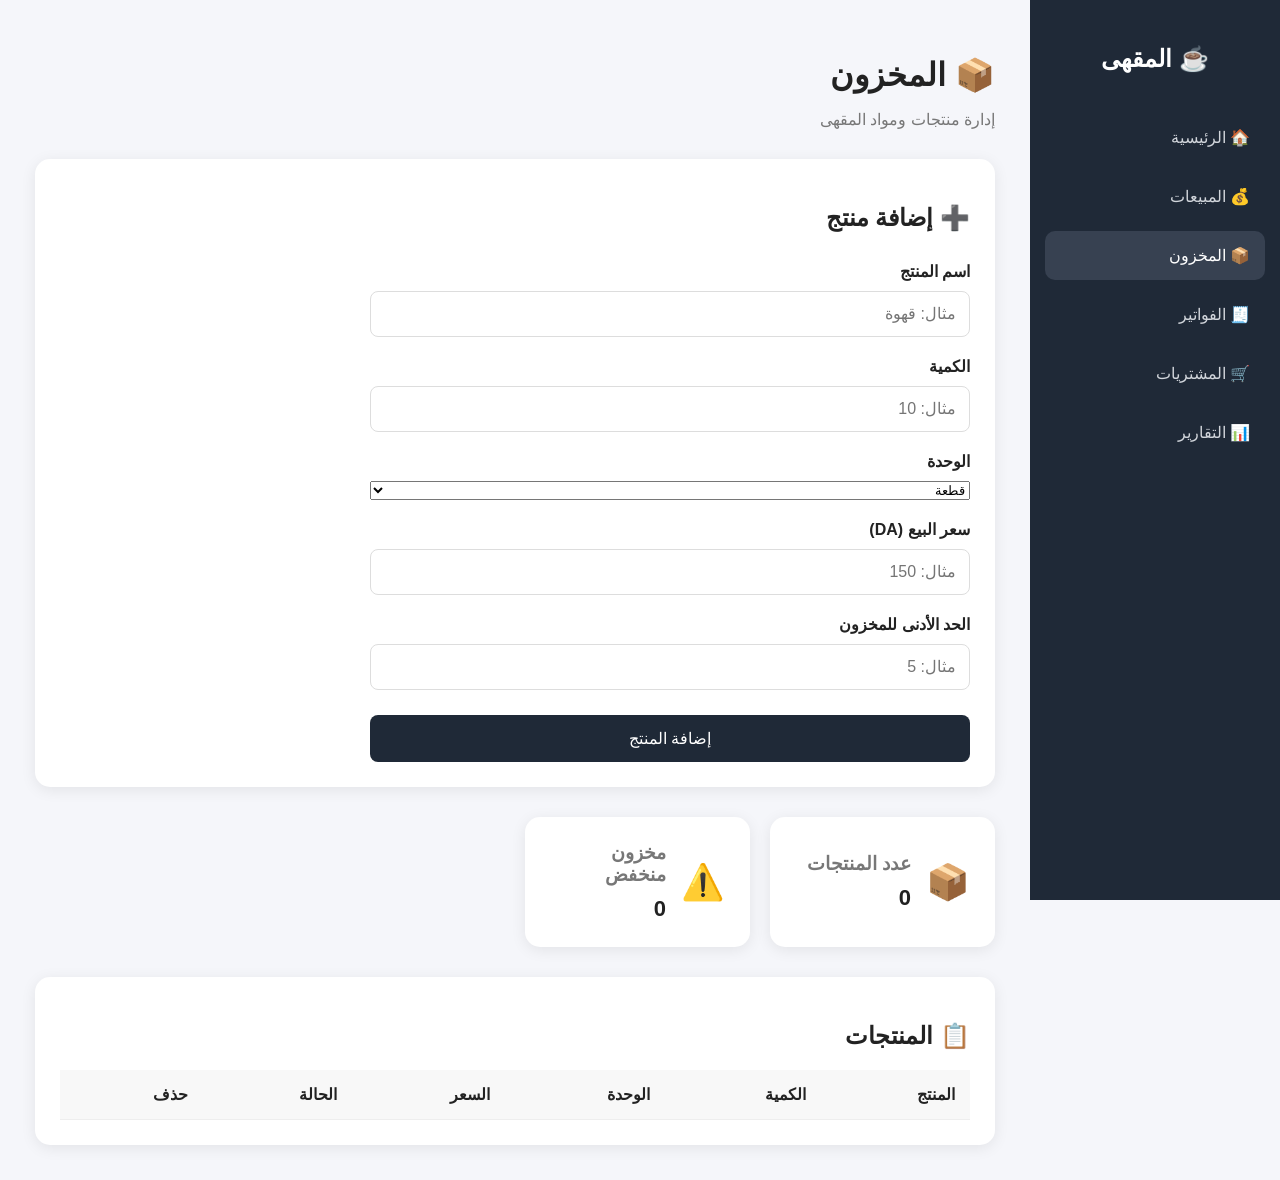
==== inventory.html @ 3d147196 "Add inventory management HTML structure" ====
<!DOCTYPE html>
<html lang="ar" dir="rtl">

<head>
    <meta charset="UTF-8">
    <meta name="viewport" content="width=device-width, initial-scale=1.0">

    <title>المخزون</title>

    <link rel="stylesheet" href="style.css">
</head>

<body>

    <aside class="sidebar">

        <h2>☕ المقهى</h2>

        <nav>
            <a href="index.html">🏠 الرئيسية</a>
            <a href="sales.html">💰 المبيعات</a>
            <a href="inventory.html" class="active">📦 المخزون</a>
            <a href="invoices.html">🧾 الفواتير</a>
            <a href="purchases.html">🛒 المشتريات</a>
            <a href="reports.html">📊 التقارير</a>
        </nav>

    </aside>


    <main class="main">

        <header>
            <h1>📦 المخزون</h1>
            <p>إدارة منتجات ومواد المقهى</p>
        </header>


        <!-- إضافة منتج -->

        <section class="table-section">

            <h2>➕ إضافة منتج</h2>

            <form id="inventoryForm">

                <label>اسم المنتج</label>

                <input
                    type="text"
                    id="productName"
                    placeholder="مثال: قهوة"
                    required
                >


                <label>الكمية</label>

                <input
                    type="number"
                    id="productQuantity"
                    min="0"
                    placeholder="مثال: 10"
                    required
                >


                <label>الوحدة</label>

                <select id="productUnit">

                    <option value="قطعة">قطعة</option>
                    <option value="كغ">كغ</option>
                    <option value="غرام">غرام</option>
                    <option value="لتر">لتر</option>
                    <option value="علبة">علبة</option>

                </select>


                <label>سعر البيع (DA)</label>

                <input
                    type="number"
                    id="productPrice"
                    min="0"
                    placeholder="مثال: 150"
                    required
                >


                <label>الحد الأدنى للمخزون</label>

                <input
                    type="number"
                    id="minimumStock"
                    min="0"
                    placeholder="مثال: 5"
                    required
                >


                <button type="submit">
                    إضافة المنتج
                </button>

            </form>

        </section>


        <!-- إحصائيات -->

        <section class="cards">

            <div class="card">

                <div class="icon">📦</div>

                <div>

                    <h3>عدد المنتجات</h3>

                    <strong id="productCount">
                        0
                    </strong>

                </div>

            </div>


            <div class="card">

                <div class="icon">⚠️</div>

                <div>

                    <h3>مخزون منخفض</h3>

                    <strong id="lowStock">
                        0
                    </strong>

                </div>

            </div>

        </section>


        <!-- جدول المخزون -->

        <section class="table-section">

            <h2>📋 المنتجات</h2>

            <table>

                <thead>

                    <tr>

                        <th>المنتج</th>
                        <th>الكمية</th>
                        <th>الوحدة</th>
                        <th>السعر</th>
                        <th>الحالة</th>
                        <th>حذف</th>

                    </tr>

                </thead>

                <tbody id="inventoryTable">

                </tbody>

            </table>

        </section>

    </main>


    <script src="inventory.js"></script>

</body>

</html>
---- style.css ----
* {
    box-sizing: border-box;
}

body {
    margin: 0;
    font-family: Arial, sans-serif;
    background: #f5f6fa;
    color: #222;
}


/* القائمة الجانبية */

.sidebar {
    position: fixed;
    right: 0;
    top: 0;

    width: 250px;
    height: 100vh;

    background: #1f2937;
    color: white;

    padding: 25px 15px;
}

.sidebar h2 {
    text-align: center;
    margin-bottom: 40px;
}

.sidebar nav {
    display: flex;
    flex-direction: column;
    gap: 10px;
}

.sidebar a {
    text-decoration: none;
    color: #d1d5db;

    padding: 15px;

    border-radius: 10px;

    transition: 0.3s;
}

.sidebar a:hover,
.sidebar a.active {
    background: #374151;
    color: white;
}


/* المحتوى */

.main {
    margin-right: 250px;
    padding: 35px;
}

header h1 {
    margin-bottom: 5px;
}

header p {
    color: #777;
}


/* البطاقات */

.cards {
    display: grid;

    grid-template-columns:
        repeat(4, 1fr);

    gap: 20px;

    margin-top: 30px;
}

.card {
    background: white;

    padding: 25px;

    border-radius: 15px;

    display: flex;

    align-items: center;

    gap: 15px;

    box-shadow:
        0 3px 15px rgba(0, 0, 0, 0.08);
}

.icon {
    font-size: 35px;
}

.card h3 {
    margin: 0 0 10px;
    color: #777;
}

.card strong {
    font-size: 22px;
}


/* الجدول */

.table-section {
    background: white;

    margin-top: 30px;

    padding: 25px;

    border-radius: 15px;

    box-shadow:
        0 3px 15px rgba(0, 0, 0, 0.08);
}

table {
    width: 100%;

    border-collapse: collapse;

    margin-top: 20px;
}

th,
td {
    padding: 15px;

    border-bottom: 1px solid #eee;

    text-align: right;
}

th {
    background: #f8f8f8;
}


/* الهاتف */

@media (max-width: 900px) {

    .sidebar {
        width: 200px;
    }

    .main {
        margin-right: 200px;
    }

    .cards {
        grid-template-columns:
            repeat(2, 1fr);
    }
}


@media (max-width: 600px) {

    .sidebar {
        position: relative;

        width: 100%;

        height: auto;
    }

    .main {
        margin-right: 0;
    }

    .cards {
        grid-template-columns: 1fr;
    }
}
form {
    display: grid;
    gap: 10px;
    max-width: 600px;
}

form label {
    font-weight: bold;
    margin-top: 10px;
}

form input {
    padding: 13px;
    border: 1px solid #ddd;
    border-radius: 8px;
    font-size: 16px;
}

form button {
    margin-top: 15px;
    padding: 14px;

    border: none;
    border-radius: 8px;

    background: #1f2937;
    color: white;

    font-size: 16px;
    cursor: pointer;
}

form button:hover {
    background: #374151;
}

table button {
    border: none;
    background: transparent;
    cursor: pointer;
    font-size: 18px;
}
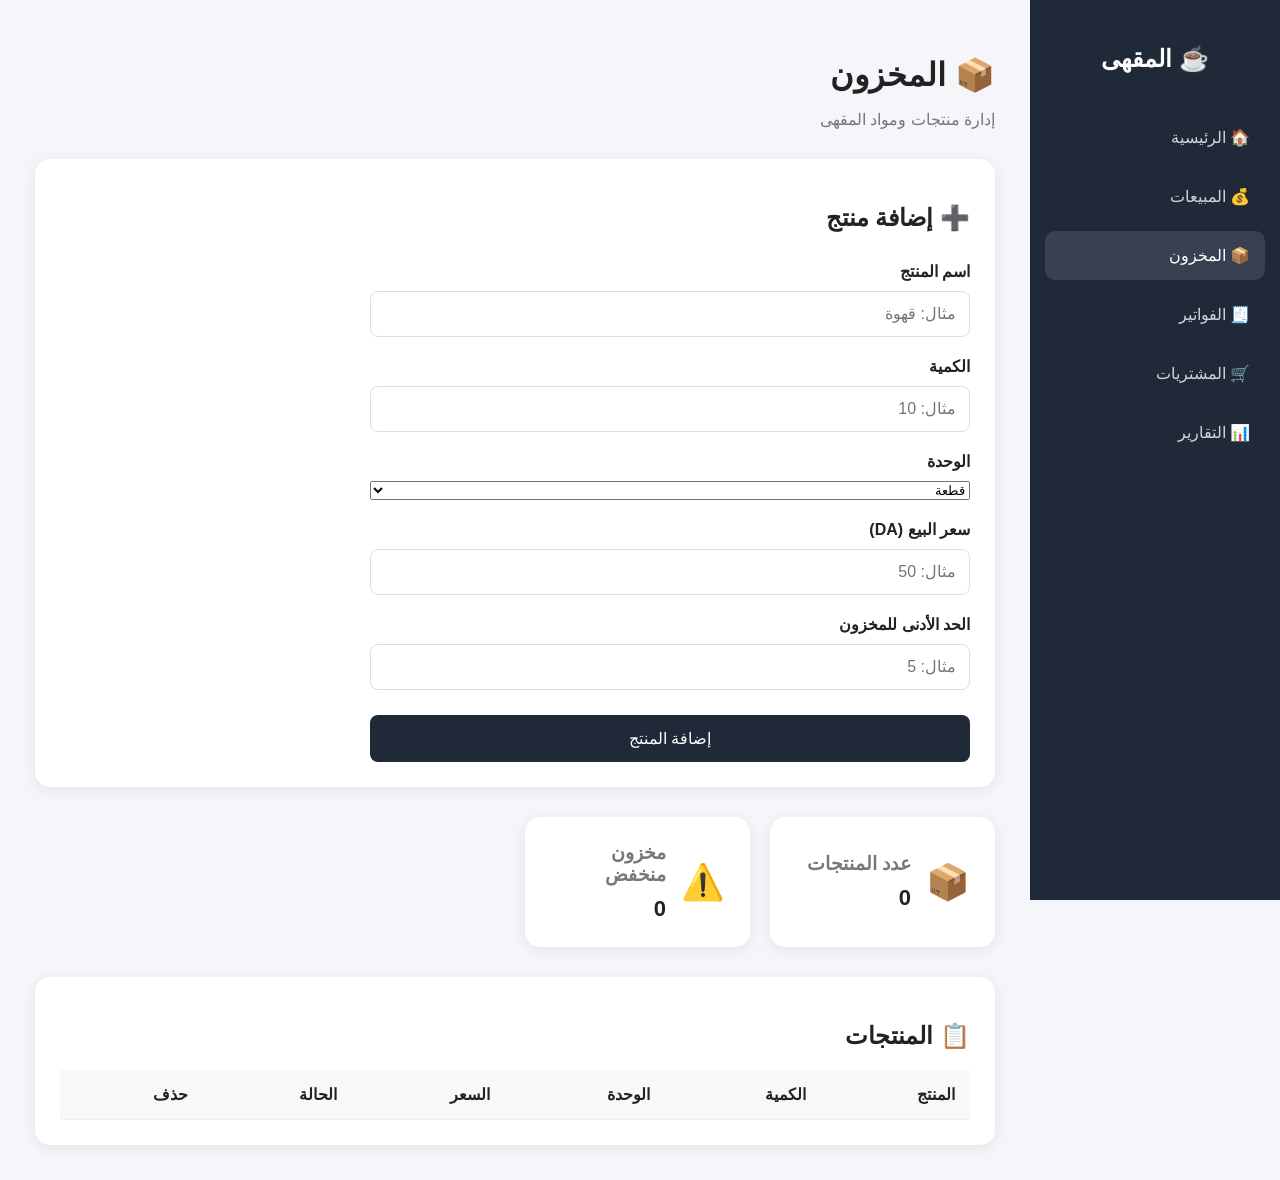
==== commit 2f78bccb: "Update product price placeholder in inventory.html" ====
--- a/inventory.html
+++ b/inventory.html
@@ -84,7 +84,7 @@
                     type="number"
                     id="productPrice"
                     min="0"
-                    placeholder="مثال: 150"
+                    placeholder="مثال: 50"
                     required
                 >
 
